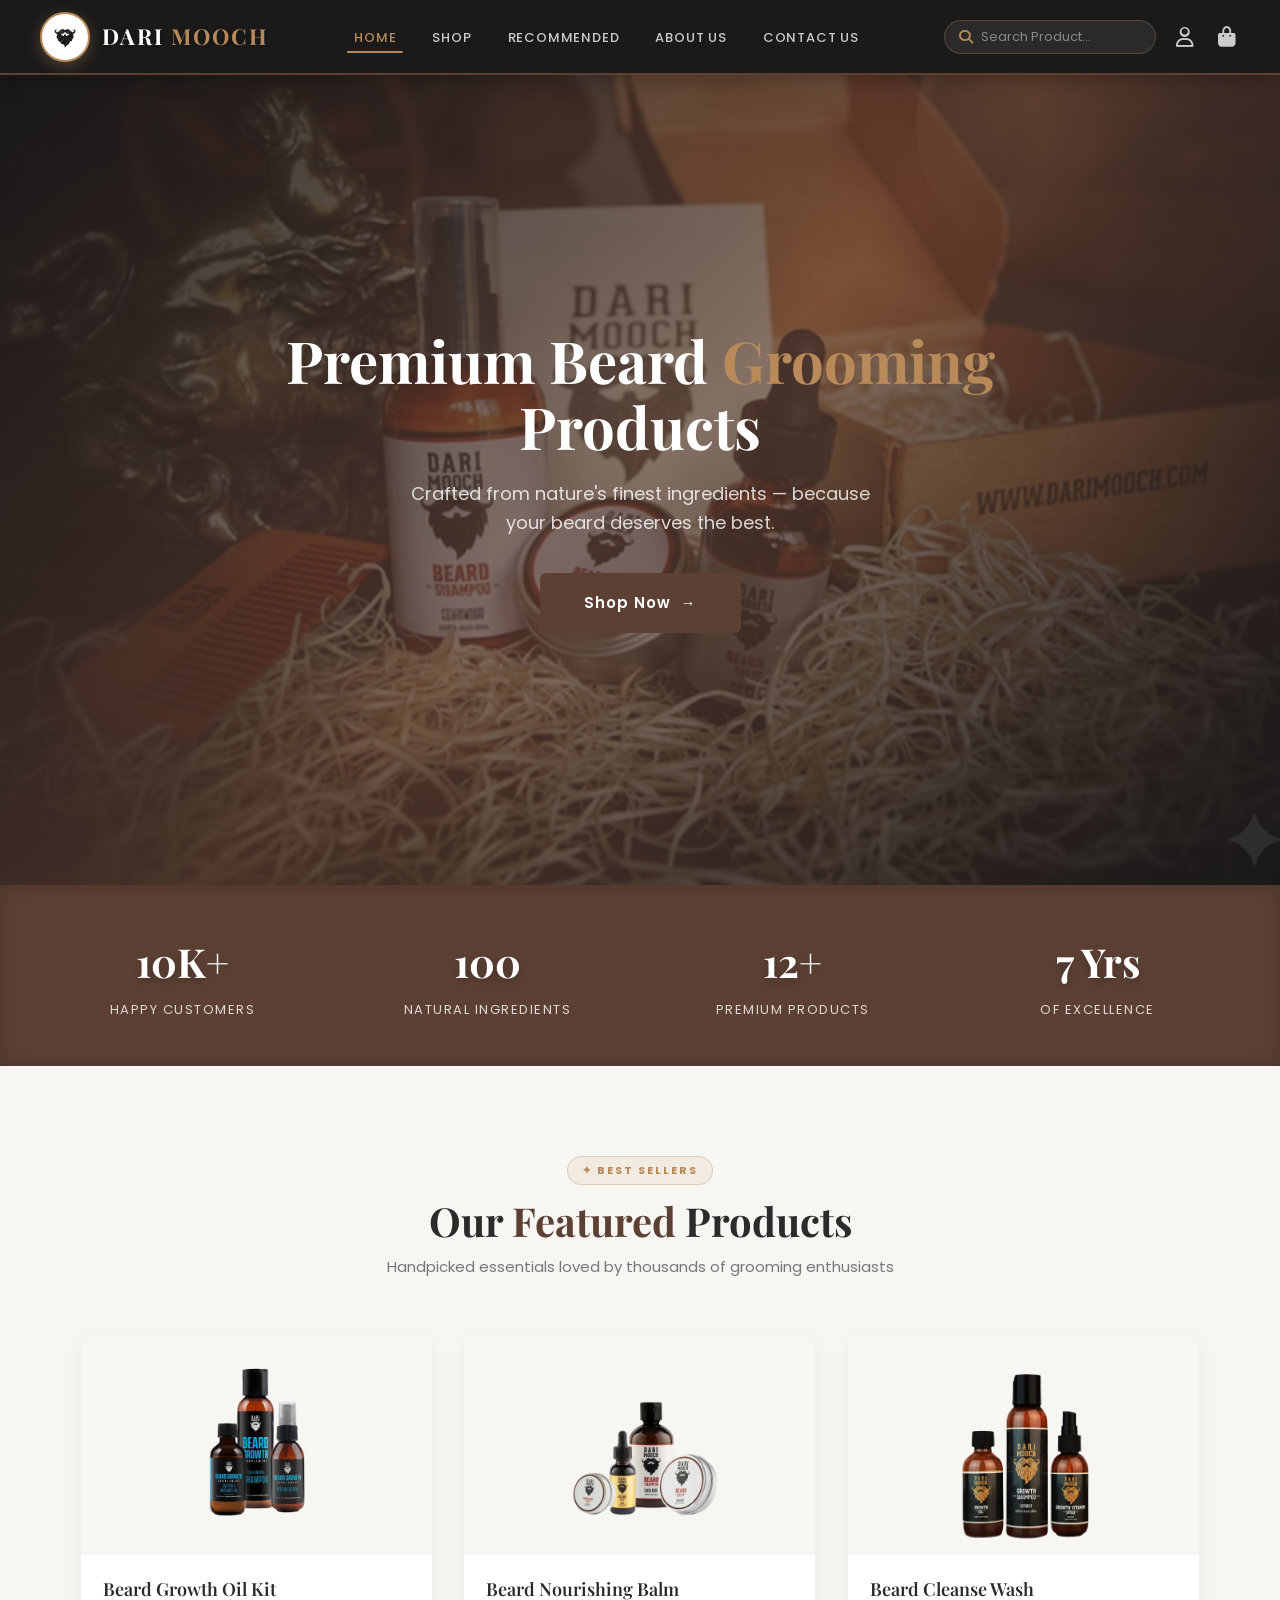
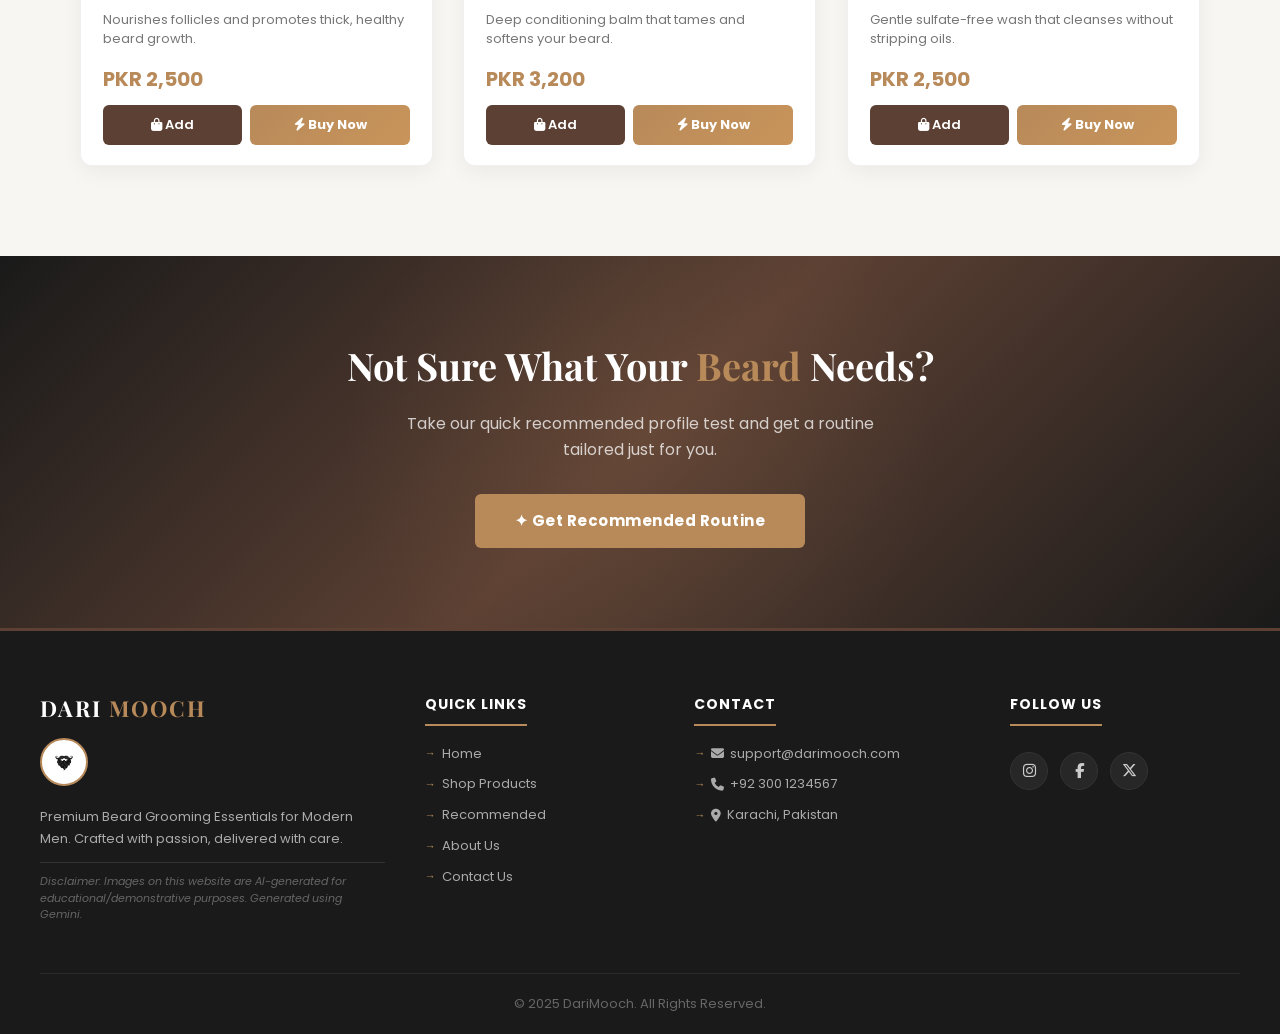
==== index.html @ a715c8ba "Rename entrypoint to index.html and update references for GitHub Pages deployment" ====
<!DOCTYPE html>
<html lang="en">
<head>
  <meta charset="UTF-8"/>
  <meta name="viewport" content="width=device-width, initial-scale=1.0"/>
  <title>Dari Mooch — Home of Premium Beard Grooming</title>
  <meta name="description" content="Dari Mooch - Premium Beard Grooming Essentials for Modern Men. Shop oils, balms, washes, and styling products."/>
  <link rel="stylesheet" href="css/shared.css"/>
  <link rel="stylesheet" href="css/pg1.css"/>
  <link rel="stylesheet" href="https://cdnjs.cloudflare.com/ajax/libs/font-awesome/6.5.0/css/all.min.css"/>
</head>
<body>

<!-- NAVBAR -->
<nav class="navbar">
  <a href="index.html" class="logo">
    <img src="images/image4.png" alt="Dari Mooch Logo"/>
    <h1>DARI <span>MOOCH</span></h1>
  </a>
  <ul class="nav-links">
    <li><a href="index.html" class="active" id="nav-home">HOME</a></li>
    <li><a href="pg3.html" id="nav-shop">SHOP</a></li>
    <li><a href="unique_feature.html" id="nav-quiz">RECOMMENDED</a></li>
    <li><a href="page8.html" id="nav-about">ABOUT US</a></li>
    <li><a href="page9.html" id="nav-contact">CONTACT US</a></li>
  </ul>
  <div class="right-section">
    <div class="search-box">
      <i class="fa fa-search"></i>
      <input type="text" placeholder="Search Product..."/>
    </div>
    <i class="fa-regular fa-user icon-btn"></i>
    <a href="pg5.html" class="icon-btn">
      <i class="fa-solid fa-bag-shopping"></i>
      <span class="cart-badge" id="cartBadge">0</span>
    </a>
  </div>
</nav>

<!-- HERO -->
<section class="hero">
  <div class="hero-3d-elements">
    <div class="orb orb-1"></div>
    <div class="orb orb-2"></div>
    <div class="orb orb-3"></div>
  </div>
  <div class="hero-content">

    <h2>Premium Beard <span>Grooming</span> Products</h2>
    <p>Crafted from nature's finest ingredients — because your beard deserves the best.</p>
    <a href="pg3.html" class="btn">Shop Now &nbsp;→</a>
  </div>
</section>

<!-- STATS STRIP -->
<div class="stats-strip">
  <div class="stat-item"><div class="stat-num">10K+</div><div class="stat-label">Happy Customers</div></div>
  <div class="stat-item"><div class="stat-num">100%</div><div class="stat-label">Natural Ingredients</div></div>
  <div class="stat-item"><div class="stat-num">12+</div><div class="stat-label">Premium Products</div></div>
  <div class="stat-item"><div class="stat-num">7 Yrs</div><div class="stat-label">Of Excellence</div></div>
</div>

<!-- FEATURED PRODUCTS -->
<section class="featured">
  <div class="section-header">
    <div class="section-badge">✦ Best Sellers</div>
    <h3>Our <span>Featured</span> Products</h3>
    <p class="section-subtitle">Handpicked essentials loved by thousands of grooming enthusiasts</p>
  </div>
  <div class="products">

    <div class="product">
      <div class="product-img-wrap">
        <img src="images/image1.png" alt="Beard Growth Oil"/>
        <div class="product-overlay">
          <button class="overlay-btn" onclick="window.location.href='pg4.html?id=oil-01'">View Details</button>
        </div>
      </div>
      <div class="product-info">
        <h4>Beard Growth Oil Kit</h4>
        <p class="product-desc">Nourishes follicles and promotes thick, healthy beard growth.</p>
        <div class="product-footer">
          <div class="product-footer-top">
            <span class="price">PKR 2,500</span>
          </div>
          <div class="product-footer-btns">
            <button class="add-cart-btn" onclick="addToCart('oil-01','Beard Growth Oil Kit',2500,'images/image1.png')">
              <i class="fa-solid fa-bag-shopping"></i> Add
            </button>
            <button class="buy-now-home-btn" onclick="buyNow('oil-01','Beard Growth Oil Kit',2500,'images/image1.png')">
              <i class="fa-solid fa-bolt"></i> Buy Now
            </button>
          </div>
        </div>
      </div>
    </div>

    <div class="product">
      <div class="product-img-wrap">
        <img src="images/image2.png" alt="Beard Nourishing Balm"/>
        <div class="product-overlay">
          <button class="overlay-btn" onclick="window.location.href='pg4.html?id=balm-01'">View Details</button>
        </div>
      </div>
      <div class="product-info">
        <h4>Beard Nourishing Balm</h4>
        <p class="product-desc">Deep conditioning balm that tames and softens your beard.</p>
        <div class="product-footer">
          <div class="product-footer-top">
            <span class="price">PKR 3,200</span>
          </div>
          <div class="product-footer-btns">
            <button class="add-cart-btn" onclick="addToCart('balm-01','Beard Nourishing Balm',3200,'images/image2.png')">
              <i class="fa-solid fa-bag-shopping"></i> Add
            </button>
            <button class="buy-now-home-btn" onclick="buyNow('balm-01','Beard Nourishing Balm',3200,'images/image2.png')">
              <i class="fa-solid fa-bolt"></i> Buy Now
            </button>
          </div>
        </div>
      </div>
    </div>

    <div class="product">
      <div class="product-img-wrap">
        <img src="images/image3.png" alt="Beard Cleanse Wash"/>
        <div class="product-overlay">
          <button class="overlay-btn" onclick="window.location.href='pg4.html?id=wash-01'">View Details</button>
        </div>
      </div>
      <div class="product-info">
        <h4>Beard Cleanse Wash</h4>
        <p class="product-desc">Gentle sulfate-free wash that cleanses without stripping oils.</p>
        <div class="product-footer">
          <div class="product-footer-top">
            <span class="price">PKR 2,500</span>
          </div>
          <div class="product-footer-btns">
            <button class="add-cart-btn" onclick="addToCart('wash-01','Beard Cleanse Wash',2500,'images/image3.png')">
              <i class="fa-solid fa-bag-shopping"></i> Add
            </button>
            <button class="buy-now-home-btn" onclick="buyNow('wash-01','Beard Cleanse Wash',2500,'images/image3.png')">
              <i class="fa-solid fa-bolt"></i> Buy Now
            </button>
          </div>
        </div>
      </div>
    </div>

  </div>
</section>

<!-- QUIZ BANNER -->
<section class="quiz-banner">
  <div class="quiz-banner-content">
    <h3>Not Sure What Your <span>Beard</span> Needs?</h3>
    <p>Take our quick recommended profile test and get a routine tailored just for you.</p>
    <a href="unique_feature.html" class="quiz-btn">✦ Get Recommended Routine</a>
  </div>
</section>

<!-- FOOTER -->
<footer class="dm-footer">
  <div class="dm-footer-container">
    <div class="dm-footer-col">
      <div class="dm-brand-title">DARI <span>MOOCH</span></div>
      <img src="images/image4.png" alt="Dari Mooch Logo" style="height: 48px; width: 48px; border-radius: 50%; margin-bottom: 12px; border: 2px solid var(--accent-color); background: #fff; padding: 3px;"/>
      <p class="dm-footer-text">Premium Beard Grooming Essentials for Modern Men. Crafted with passion, delivered with care.</p>
      <div class="dm-ai-disclaimer">Disclaimer: Images on this website are AI-generated for educational/demonstrative purposes. Generated using Gemini.</div>
    </div>
    <div class="dm-footer-col">
      <div class="dm-footer-heading">Quick Links</div>
      <ul class="dm-footer-list">
        <li><a href="index.html">Home</a></li>
        <li><a href="pg3.html">Shop Products</a></li>
        <li><a href="unique_feature.html">Recommended</a></li>
        <li><a href="page8.html">About Us</a></li>
        <li><a href="page9.html">Contact Us</a></li>
      </ul>
    </div>
    <div class="dm-footer-col">
      <div class="dm-footer-heading">Contact</div>
      <ul class="dm-footer-list">
        <li><a href="mailto:support@darimooch.com"><i class="fa-solid fa-envelope"></i> support@darimooch.com</a></li>
        <li><a href="tel:+923001234567"><i class="fa-solid fa-phone"></i> +92 300 1234567</a></li>
        <li><a href="#"><i class="fa-solid fa-location-dot"></i> Karachi, Pakistan</a></li>
      </ul>
    </div>
    <div class="dm-footer-col">
      <div class="dm-footer-heading">Follow Us</div>
      <div class="dm-social-icons">
        <a href="#" target="_blank"><i class="fa-brands fa-instagram"></i></a>
        <a href="#" target="_blank"><i class="fa-brands fa-facebook-f"></i></a>
        <a href="#" target="_blank"><i class="fa-brands fa-x-twitter"></i></a>
      </div>
    </div>
  </div>
  <div class="dm-footer-bottom">© 2025 DariMooch. All Rights Reserved.</div>
</footer>

<script src="js/shared.js"></script>
</body>
</html>
---- css/shared.css ----
@import url('https://fonts.googleapis.com/css2?family=Poppins:wght@300;400;500;600;700;900&family=Playfair+Display:ital,wght@0,400;0,600;0,700;1,400&display=swap');

:root {
  --primary-color: #1A1A1A;
  --secondary-color: #5C4033;
  --accent-color: #B88A5A;
  --accent-hover: #d4a46e;
  --bg-light: #F8F6F2;
  --bg-white: #FFFFFF;
  --text-dark: #2B2B2B;
  --text-light: #F8F6F2;
  --text-muted: #777777;
  --font-primary: 'Poppins', sans-serif;
  --font-heading: 'Playfair Display', serif;
  --transition: all 0.35s cubic-bezier(0.25, 0.8, 0.25, 1);
  --shadow: 0 8px 30px rgba(0, 0, 0, 0.12);
  --shadow-card: 0 6px 20px rgba(0, 0, 0, 0.05);
  --border-radius: 8px;
}

*, *::before, *::after { box-sizing: border-box; margin: 0; padding: 0; }

body {
  font-family: var(--font-primary);
  background-color: var(--bg-light);
  color: var(--text-dark);
  line-height: 1.6;
}

/* ─── NAVBAR ─── */
.navbar {
  background-color: var(--primary-color);
  padding: 0 40px;
  height: 75px;
  display: flex;
  align-items: center;
  justify-content: space-between;
  position: sticky;
  top: 0;
  z-index: 1000;
  box-shadow: 0 2px 20px rgba(0,0,0,0.3);
  border-bottom: 2px solid var(--secondary-color);
}

.logo {
  display: flex;
  align-items: center;
  gap: 12px;
  text-decoration: none;
}

/* Classy Circular Logo Image Style - Perfectly fitted & zoomed */
.logo img {
  height: 50px;
  width: 50px;
  object-fit: cover; /* Zooms in logo to fit perfectly edge-to-edge */
  border-radius: 50%;
  border: 2px solid var(--accent-color);
  background: #fff;
  padding: 0; /* Removed padding to maximize fill */
  box-shadow: 0 4px 15px rgba(184,138,90,0.35);
  transition: var(--transition);
}

.logo:hover img {
  transform: scale(1.08) rotate(10deg);
  border-color: var(--accent-hover);
  box-shadow: 0 4px 22px rgba(184,138,90,0.65);
}

.logo h1 {
  font-family: var(--font-heading);
  font-size: 22px;
  font-weight: 700;
  color: #fff;
  letter-spacing: 2px;
  text-shadow: 0 2px 4px rgba(0,0,0,0.3);
  transition: var(--transition);
}

.logo h1 span {
  color: var(--accent-color);
  transition: var(--transition);
}

.logo:hover h1 span {
  color: var(--accent-hover);
  text-shadow: 0 0 10px rgba(184,138,90,0.4);
}

.nav-links {
  display: flex;
  gap: 8px;
  list-style: none;
  align-items: center;
}

.nav-links a {
  text-decoration: none;
  color: #ccc;
  font-size: 13px;
  font-weight: 500;
  letter-spacing: 0.8px;
  text-transform: uppercase;
  padding: 6px 14px;
  border-radius: 4px;
  transition: var(--transition);
  position: relative;
}

.nav-links a::after {
  content: '';
  position: absolute;
  bottom: 0;
  left: 50%;
  transform: translateX(-50%);
  width: 0;
  height: 2px;
  background: var(--accent-color);
  transition: width 0.3s ease;
  border-radius: 2px;
}

.nav-links a:hover::after,
.nav-links a.active::after {
  width: 80%;
}

.nav-links a:hover,
.nav-links a.active {
  color: var(--accent-color);
}

.right-section {
  display: flex;
  align-items: center;
  gap: 16px;
}

.search-box {
  display: flex;
  align-items: center;
  background: rgba(255,255,255,0.07);
  border: 1px solid rgba(184,138,90,0.3);
  border-radius: 25px;
  padding: 6px 14px;
  gap: 8px;
  transition: var(--transition);
  position: relative;
}

.search-box:focus-within {
  background: rgba(255,255,255,0.12);
  border-color: var(--accent-color);
  box-shadow: 0 0 0 3px rgba(184,138,90,0.2);
}

.search-box input {
  background: transparent;
  border: none;
  outline: none;
  color: #fff;
  font-size: 13px;
  width: 160px;
  font-family: var(--font-primary);
}

.search-box input::placeholder { color: #888; }

.search-box .fa-search { color: var(--accent-color); font-size: 14px; cursor: pointer; }

/* Search suggestion list drop-down */
.search-suggestions {
  position: absolute;
  top: 115%;
  left: 0;
  right: 0;
  background: #fff;
  border: 1px solid #e0ebe4;
  border-radius: 10px;
  box-shadow: 0 10px 30px rgba(0,0,0,0.18);
  max-height: 280px;
  overflow-y: auto;
  z-index: 1001;
  display: none;
}

.suggestion-item {
  display: flex;
  align-items: center;
  gap: 12px;
  padding: 10px 14px;
  cursor: pointer;
  transition: var(--transition);
  border-bottom: 1px solid #f5f5f5;
}

.suggestion-item:last-child { border-bottom: none; }

.suggestion-item:hover {
  background: #fcf9f5;
}

.suggestion-img {
  width: 38px;
  height: 38px;
  object-fit: contain;
  background: var(--bg-light);
  border-radius: 6px;
  border: 1px solid #eee;
}

.suggestion-info {
  display: flex;
  flex-direction: column;
  gap: 2px;
}

.suggestion-name {
  font-size: 13px;
  font-weight: 600;
  color: var(--text-dark);
}

.suggestion-price {
  font-size: 11px;
  color: var(--accent-color);
  font-weight: 700;
}

.icon-btn {
  background: none;
  border: none;
  cursor: pointer;
  color: #ccc;
  font-size: 20px;
  position: relative;
  padding: 4px;
  transition: var(--transition);
  text-decoration: none;
  display: flex;
  align-items: center;
}

.icon-btn:hover { color: var(--accent-color); transform: scale(1.1); }

.cart-badge {
  position: absolute;
  top: -6px;
  right: -8px;
  background: var(--accent-color);
  color: #fff;
  font-size: 10px;
  font-weight: 700;
  min-width: 18px;
  height: 18px;
  border-radius: 50%;
  display: none;
  align-items: center;
  justify-content: center;
  line-height: 1;
}

/* User dropdown */
.user-menu {
  position: relative;
  font-size: 13px;
  color: var(--accent-color);
  font-weight: 600;
  cursor: pointer;
  padding: 4px 10px;
  border-radius: 20px;
  border: 1px solid rgba(184,138,90,0.4);
}

.user-dropdown {
  display: none;
  position: absolute;
  top: 110%;
  right: 0;
  background: var(--primary-color);
  border: 1px solid var(--secondary-color);
  border-radius: var(--border-radius);
  min-width: 160px;
  z-index: 999;
  box-shadow: var(--shadow);
  overflow: hidden;
}

.user-menu:hover .user-dropdown { display: block; }

.user-dropdown button {
  width: 100%;
  padding: 12px 16px;
  background: none;
  border: none;
  color: #ccc;
  text-align: left;
  cursor: pointer;
  font-size: 13px;
  font-family: var(--font-primary);
  transition: var(--transition);
}

.user-dropdown button:hover { background: var(--secondary-color); color: #fff; }

/* ─── FOOTER ─── */
.dm-footer {
  background: var(--primary-color);
  color: #ccc;
  padding: 60px 40px 0;
  border-top: 3px solid var(--secondary-color);
}

.dm-footer-container {
  max-width: 1200px;
  margin: 0 auto;
  display: grid;
  grid-template-columns: 1.5fr 1fr 1.2fr 1fr;
  gap: 40px;
}

.dm-brand-title {
  font-family: var(--font-heading);
  font-size: 22px;
  font-weight: 700;
  color: #fff;
  letter-spacing: 2px;
  margin-bottom: 12px;
}

.dm-brand-title span { color: var(--accent-color); }

.dm-footer-text {
  font-size: 13px;
  color: #aaa;
  line-height: 1.7;
  margin-bottom: 12px;
}

.dm-ai-disclaimer {
  font-size: 11px;
  color: #666;
  font-style: italic;
  line-height: 1.5;
  border-top: 1px solid #333;
  padding-top: 10px;
  margin-top: 10px;
}

.dm-footer-heading {
  font-size: 14px;
  font-weight: 700;
  color: #fff;
  text-transform: uppercase;
  letter-spacing: 1px;
  margin-bottom: 18px;
  padding-bottom: 8px;
  border-bottom: 2px solid var(--accent-color);
  display: inline-block;
}

.dm-footer-list {
  list-style: none;
  display: flex;
  flex-direction: column;
  gap: 10px;
}

.dm-footer-list a {
  color: #aaa;
  text-decoration: none;
  font-size: 13px;
  transition: var(--transition);
  display: flex;
  align-items: center;
  gap: 6px;
}

.dm-footer-list a::before {
  content: '→';
  color: var(--accent-color);
  font-size: 11px;
}

.dm-footer-list a:hover { color: var(--accent-color); padding-left: 4px; }

.dm-social-icons {
  display: flex;
  gap: 12px;
  margin-top: 8px;
}

.dm-social-icons a {
  width: 38px;
  height: 38px;
  background: rgba(255,255,255,0.06);
  border: 1px solid #333;
  border-radius: 50%;
  display: flex;
  align-items: center;
  justify-content: center;
  color: #ccc;
  font-size: 15px;
  text-decoration: none;
  transition: var(--transition);
}

.dm-social-icons a:hover {
  background: var(--accent-color);
  border-color: var(--accent-color);
  color: #fff;
  transform: translateY(-3px);
  box-shadow: 0 6px 16px rgba(184,138,90,0.4);
}

.dm-footer-bottom {
  text-align: center;
  padding: 20px 0;
  margin-top: 50px;
  border-top: 1px solid #2a2a2a;
  color: #666;
  font-size: 13px;
}

/* ─── UTILITY ─── */
.btn {
  display: inline-block;
  background: var(--secondary-color);
  color: #fff;
  padding: 13px 30px;
  border-radius: 6px;
  border: none;
  cursor: pointer;
  font-size: 14px;
  font-weight: 600;
  font-family: var(--font-primary);
  letter-spacing: 0.5px;
  text-decoration: none;
  transition: var(--transition);
}

.btn:hover {
  background: var(--accent-color);
  transform: translateY(-2px);
  box-shadow: 0 8px 24px rgba(184,138,90,0.4);
}

/* ─── RESPONSIVE ─── */
@media (max-width: 900px) {
  .navbar { padding: 0 20px; }
  .nav-links { gap: 4px; }
  .nav-links a { font-size: 12px; padding: 5px 10px; }
  .search-box input { width: 100px; }
  .dm-footer-container { grid-template-columns: 1fr 1fr; }
}

@media (max-width: 650px) {
  .navbar { flex-direction: column; height: auto; padding: 14px 20px; gap: 10px; }
  .nav-links { flex-wrap: wrap; justify-content: center; }
  .dm-footer-container { grid-template-columns: 1fr; text-align: center; }
  .dm-social-icons { justify-content: center; }
  .dm-footer-list a::before { display: none; }
}
---- css/pg1.css ----
/* ─── HOME PAGE CSS ─── */
@keyframes fadeInUp {
  from { opacity: 0; transform: translateY(30px); }
  to { opacity: 1; transform: translateY(0); }
}

@keyframes float {
  0%, 100% { transform: translateY(0px); }
  50% { transform: translateY(-10px); }
}

@keyframes scaleIn {
  from { opacity: 0; transform: scale(0.9); }
  to { opacity: 1; transform: scale(1); }
}

/* HERO */
.hero {
  position: relative;
  min-height: 90vh;
  background: url('../images/Gemini_Generated_Image_j3r196j3r196j3r1\ -\ Copy.png') center/cover no-repeat fixed;
  display: flex;
  align-items: center;
  justify-content: center;
  text-align: center;
  overflow: hidden;
}

.hero::before {
  content: '';
  position: absolute;
  inset: 0;
  background: linear-gradient(135deg, rgba(26,26,26,0.88) 0%, rgba(92,64,51,0.7) 50%, rgba(26,26,26,0.85) 100%);
}

.hero-content {
  position: relative;
  z-index: 1;
  max-width: 750px;
  padding: 0 20px;
}

.hero-badge {
  display: inline-block;
  background: rgba(184,138,90,0.2);
  border: 1px solid rgba(184,138,90,0.5);
  color: var(--accent-color);
  font-size: 12px;
  font-weight: 600;
  letter-spacing: 2px;
  text-transform: uppercase;
  padding: 6px 18px;
  border-radius: 20px;
  margin-bottom: 20px;
  animation: fadeInUp 0.8s ease forwards;
}

.hero h2 {
  font-family: var(--font-heading);
  font-size: 58px;
  font-weight: 700;
  color: #fff;
  line-height: 1.15;
  margin-bottom: 20px;
  animation: fadeInUp 1s ease 0.2s both;
}

.hero h2 span { color: var(--accent-color); }

.hero p {
  font-size: 18px;
  color: rgba(255,255,255,0.8);
  margin-bottom: 36px;
  animation: fadeInUp 1s ease 0.4s both;
  max-width: 500px;
  margin-left: auto;
  margin-right: auto;
}

.hero .btn {
  animation: fadeInUp 1s ease 0.6s both;
  padding: 16px 42px;
  font-size: 15px;
  letter-spacing: 1px;
  background: var(--secondary-color);
  border: 2px solid transparent;
}

.hero .btn:hover {
  background: transparent;
  border-color: var(--accent-color);
  color: var(--accent-color);
  box-shadow: 0 0 30px rgba(184,138,90,0.3);
}

/* 3D Floating Elements */
.hero-3d-elements {
  position: absolute;
  inset: 0;
  pointer-events: none;
  overflow: hidden;
}

.orb {
  position: absolute;
  border-radius: 50%;
  animation: float 6s ease-in-out infinite;
}

.orb-1 {
  width: 300px; height: 300px;
  background: radial-gradient(circle at 30% 30%, rgba(184,138,90,0.15), transparent 70%);
  top: -100px; right: 5%;
  animation-delay: 0s;
}

.orb-2 {
  width: 200px; height: 200px;
  background: radial-gradient(circle at 30% 30%, rgba(92,64,51,0.2), transparent 70%);
  bottom: 10%; left: 5%;
  animation-delay: 2s;
}

.orb-3 {
  width: 150px; height: 150px;
  background: radial-gradient(circle at 30% 30%, rgba(184,138,90,0.1), transparent 70%);
  top: 30%; left: 15%;
  animation-delay: 4s;
}

/* FEATURED PRODUCTS */
.featured {
  padding: 90px 40px;
  max-width: 1200px;
  margin: 0 auto;
}

.section-header {
  text-align: center;
  margin-bottom: 55px;
}

.section-badge {
  display: inline-block;
  background: rgba(184,138,90,0.1);
  border: 1px solid rgba(184,138,90,0.3);
  color: var(--accent-color);
  font-size: 11px;
  font-weight: 700;
  letter-spacing: 2px;
  text-transform: uppercase;
  padding: 5px 14px;
  border-radius: 20px;
  margin-bottom: 12px;
}

.section-header h3 {
  font-family: var(--font-heading);
  font-size: 40px;
  font-weight: 700;
  color: var(--text-dark);
  line-height: 1.2;
}

.section-header h3 span { color: var(--secondary-color); }

.section-subtitle {
  color: var(--text-muted);
  font-size: 15px;
  margin-top: 10px;
}

.products {
  display: grid;
  grid-template-columns: repeat(auto-fit, minmax(300px, 1fr));
  gap: 30px;
}

.product {
  background: #fff;
  border-radius: 12px;
  overflow: hidden;
  box-shadow: var(--shadow-card);
  border: 1px solid rgba(0,0,0,0.06);
  transition: var(--transition);
  animation: scaleIn 0.6s ease forwards;
}

.product:hover {
  transform: translateY(-8px) rotate(0.5deg);
  box-shadow: 0 20px 50px rgba(0,0,0,0.14);
}

.product-img-wrap {
  position: relative;
  background: var(--bg-light);
  overflow: hidden;
  height: 220px; /* Reduced and bounded height */
  display: flex;
  align-items: center;
  justify-content: center;
  padding: 10px;
}

.product-img-wrap img {
  max-width: 100%;
  max-height: 100%;
  object-fit: contain; /* Classy size and clean containment */
  transition: transform 0.5s ease;
}

.product:hover .product-img-wrap img {
  transform: scale(1.05);
}

.product-overlay {
  position: absolute;
  inset: 0;
  background: rgba(26,26,26,0.45);
  display: flex;
  align-items: center;
  justify-content: center;
  opacity: 0;
  transition: var(--transition);
}

.product:hover .product-overlay { opacity: 1; }

.overlay-btn {
  background: #fff;
  color: var(--secondary-color);
  border: none;
  padding: 10px 22px;
  border-radius: 6px;
  font-weight: 600;
  font-size: 13px;
  cursor: pointer;
  font-family: var(--font-primary);
  transition: var(--transition);
}

.overlay-btn:hover { background: var(--accent-color); color: #fff; }

.product-info {
  padding: 20px 22px;
}

.product-info h4 {
  font-family: var(--font-heading);
  font-size: 18px;
  font-weight: 600;
  color: var(--text-dark);
  margin-bottom: 6px;
}

.product-info .product-desc {
  font-size: 13px;
  color: var(--text-muted);
  margin-bottom: 14px;
  line-height: 1.5;
}

.product-footer {
  display: flex;
  flex-direction: column;
  gap: 10px;
}

.product-footer-top {
  display: flex;
  align-items: center;
  justify-content: space-between;
}

.product-footer-btns {
  display: flex;
  gap: 8px;
}

.price {
  font-size: 20px;
  font-weight: 700;
  color: var(--accent-color);
}

.add-cart-btn {
  flex: 1;
  background: var(--secondary-color);
  color: #fff;
  border: none;
  padding: 10px 16px;
  border-radius: 6px;
  font-size: 13px;
  font-weight: 600;
  cursor: pointer;
  font-family: var(--font-primary);
  transition: var(--transition);
}

.add-cart-btn:hover {
  background: var(--accent-color);
  transform: translateY(-2px);
  box-shadow: 0 6px 18px rgba(184,138,90,0.4);
}

.buy-now-home-btn {
  flex: 1.2;
  background: linear-gradient(135deg, var(--accent-color), #c8945a);
  color: #fff;
  border: none;
  padding: 10px 16px;
  border-radius: 6px;
  font-size: 13px;
  font-weight: 700;
  cursor: pointer;
  font-family: var(--font-primary);
  transition: var(--transition);
}

.buy-now-home-btn:hover {
  transform: translateY(-2px);
  box-shadow: 0 6px 18px rgba(184,138,90,0.5);
  filter: brightness(1.1);
}

/* QUIZ BANNER */
.quiz-banner {
  background: linear-gradient(135deg, #1a1a1a 0%, #5C4033 50%, #1a1a1a 100%);
  padding: 80px 40px;
  text-align: center;
  position: relative;
  overflow: hidden;
}

.quiz-banner::before {
  content: '';
  position: absolute;
  top: 50%;
  left: 50%;
  transform: translate(-50%, -50%);
  width: 600px; height: 600px;
  background: radial-gradient(circle, rgba(184,138,90,0.1) 0%, transparent 70%);
  pointer-events: none;
}

.quiz-banner-content { position: relative; z-index: 1; }

.quiz-banner h3 {
  font-family: var(--font-heading);
  font-size: 38px;
  font-weight: 700;
  color: #fff;
  margin-bottom: 14px;
}

.quiz-banner h3 span { color: var(--accent-color); }

.quiz-banner p {
  font-size: 16px;
  color: rgba(255,255,255,0.75);
  margin-bottom: 32px;
  max-width: 500px;
  margin-left: auto;
  margin-right: auto;
}

.quiz-btn {
  display: inline-block;
  background: var(--accent-color);
  color: #fff;
  padding: 15px 40px;
  border-radius: 6px;
  text-decoration: none;
  font-weight: 700;
  font-size: 15px;
  font-family: var(--font-primary);
  transition: var(--transition);
  letter-spacing: 0.5px;
}

.quiz-btn:hover {
  background: #fff;
  color: var(--secondary-color);
  transform: translateY(-3px);
  box-shadow: 0 10px 30px rgba(0,0,0,0.3);
}

/* STATS STRIP */
.stats-strip {
  background: var(--secondary-color);
  padding: 45px 40px;
  display: grid;
  grid-template-columns: repeat(4, 1fr);
  gap: 20px;
  text-align: center;
  box-shadow: inset 0 0 20px rgba(0,0,0,0.2);
}

.stat-item {
  transition: var(--transition);
}

.stat-item:hover {
  transform: translateY(-5px);
}

.stat-item .stat-num {
  font-family: var(--font-heading);
  font-size: 40px;
  font-weight: 700;
  color: #fff;
  text-shadow: 0 4px 10px rgba(0,0,0,0.25);
  cursor: default;
}

.stat-item .stat-label {
  font-size: 13px;
  color: rgba(255,255,255,0.8);
  text-transform: uppercase;
  letter-spacing: 1.5px;
  margin-top: 6px;
}

@media (max-width: 768px) {
  .hero h2 { font-size: 36px; }
  .hero p { font-size: 15px; }
  .stats-strip { grid-template-columns: repeat(2, 1fr); }
}
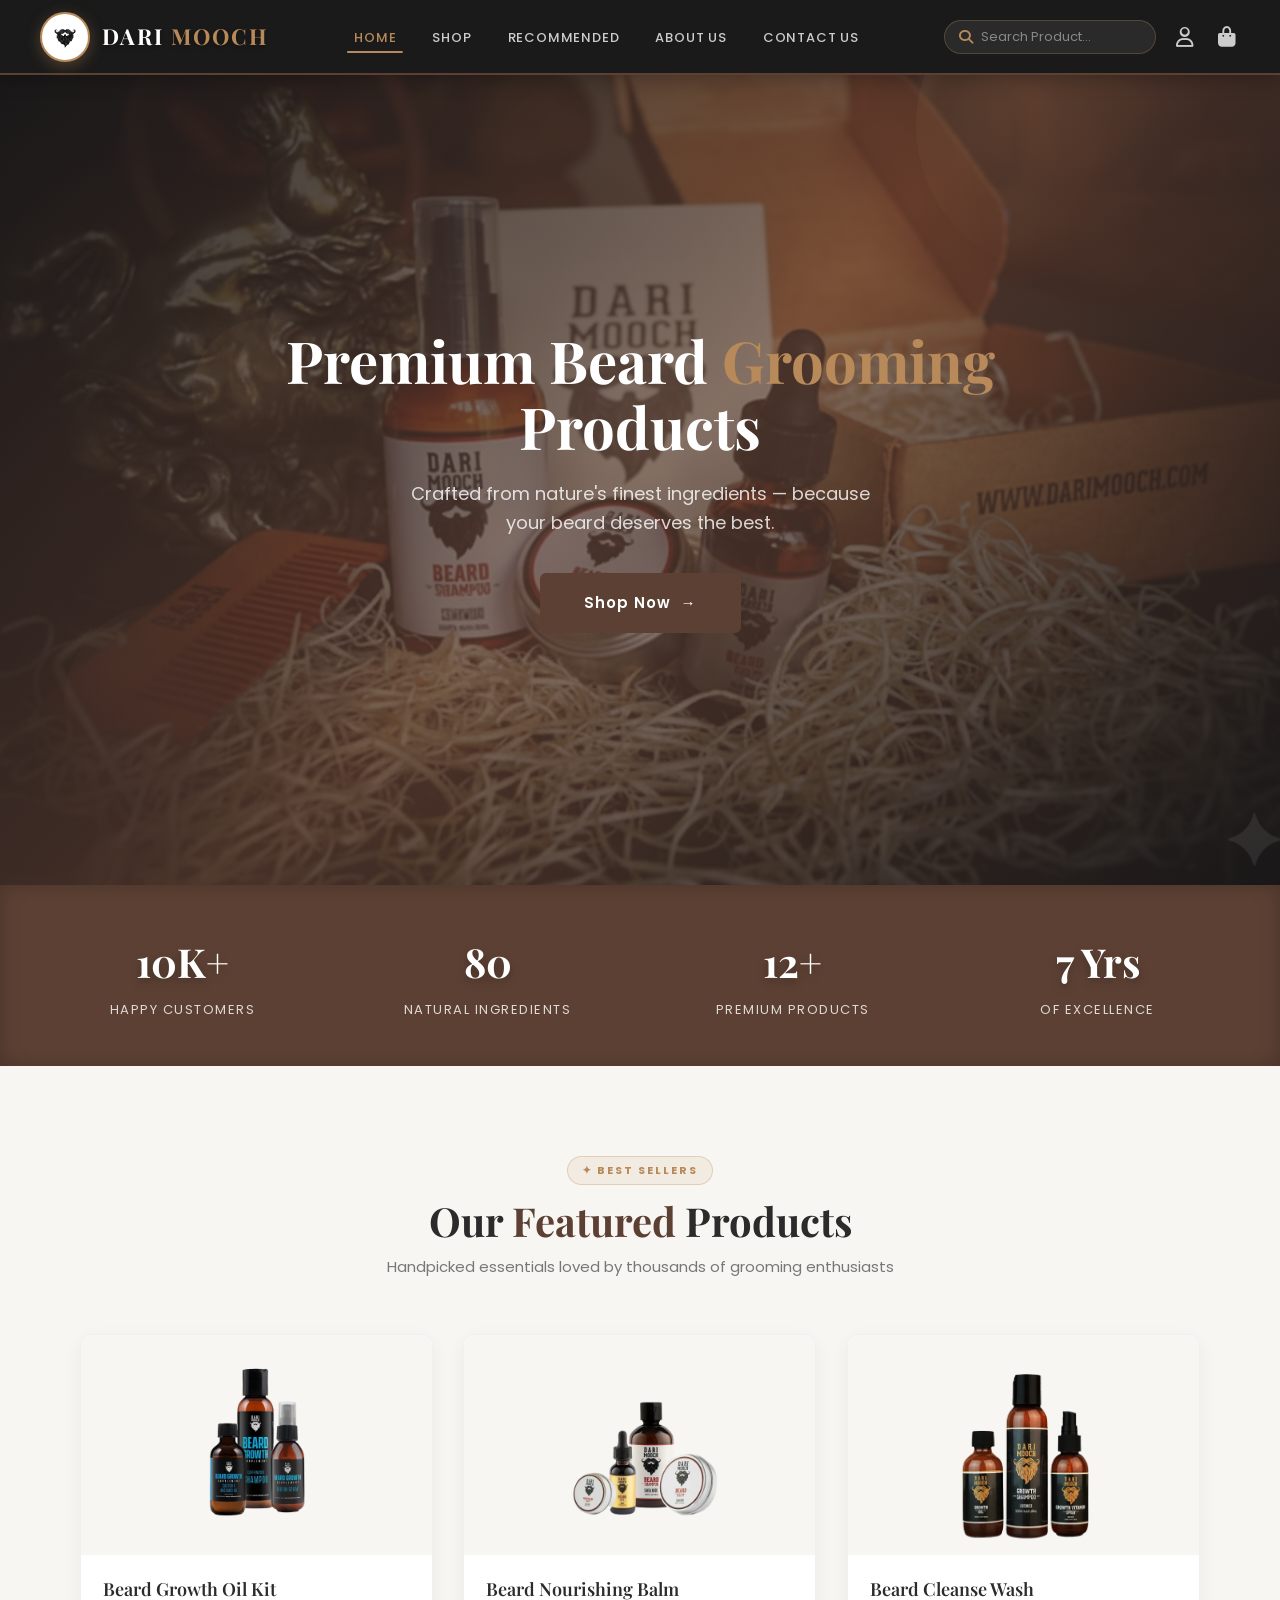
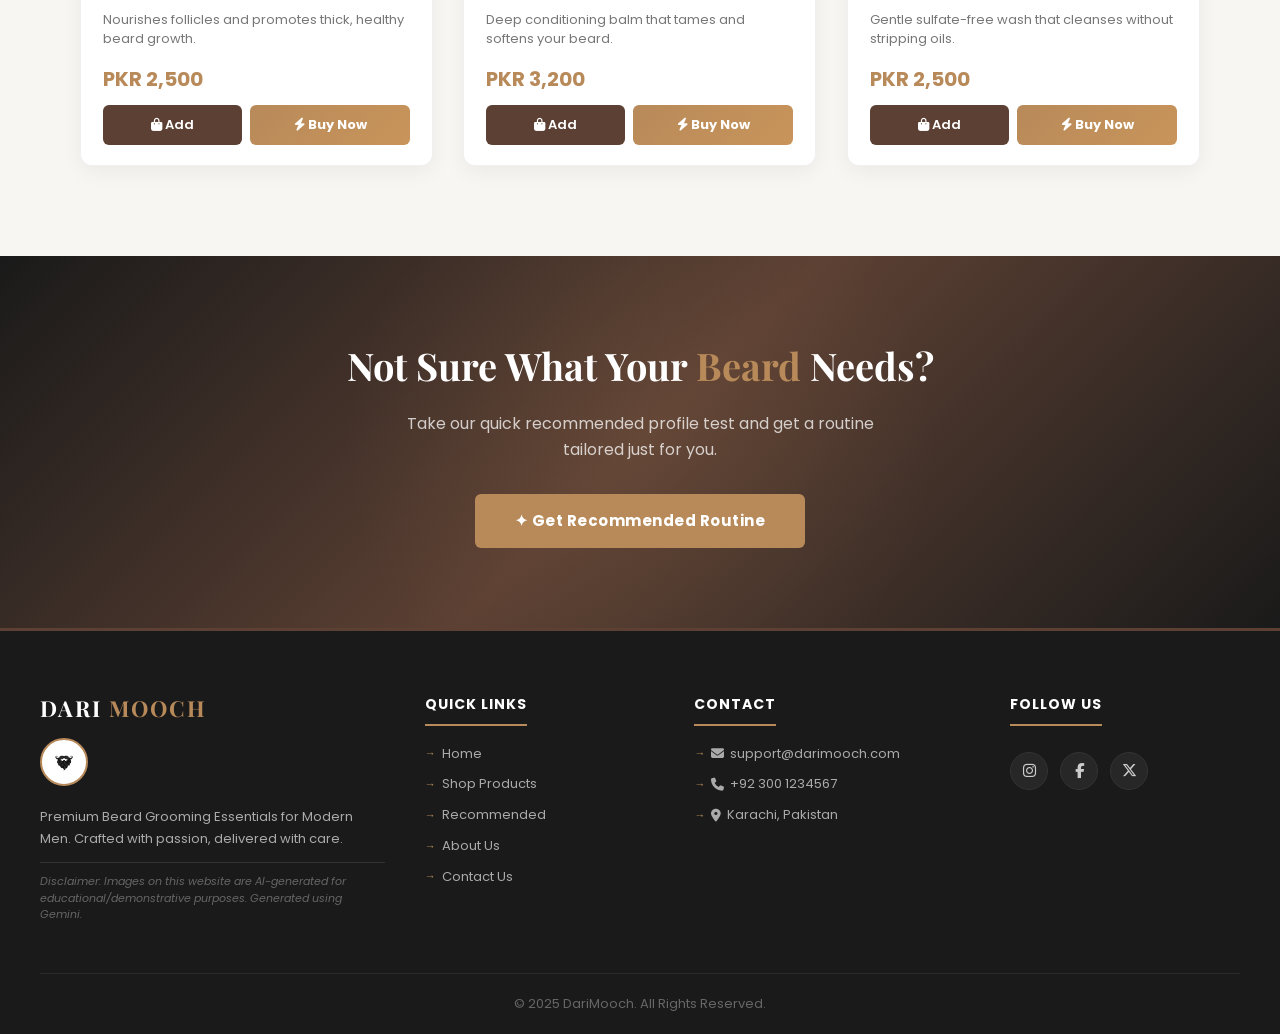
==== commit b800c320: "Trigger GitHub Pages redeployment" ====
--- a/index.html
+++ b/index.html
@@ -1,203 +1,229 @@
 <!DOCTYPE html>
 <html lang="en">
+
 <head>
-  <meta charset="UTF-8"/>
-  <meta name="viewport" content="width=device-width, initial-scale=1.0"/>
+  <meta charset="UTF-8" />
+  <meta name="viewport" content="width=device-width, initial-scale=1.0" />
   <title>Dari Mooch — Home of Premium Beard Grooming</title>
-  <meta name="description" content="Dari Mooch - Premium Beard Grooming Essentials for Modern Men. Shop oils, balms, washes, and styling products."/>
-  <link rel="stylesheet" href="css/shared.css"/>
-  <link rel="stylesheet" href="css/pg1.css"/>
-  <link rel="stylesheet" href="https://cdnjs.cloudflare.com/ajax/libs/font-awesome/6.5.0/css/all.min.css"/>
+  <meta name="description"
+    content="Dari Mooch - Premium Beard Grooming Essentials for Modern Men. Shop oils, balms, washes, and styling products." />
+  <link rel="stylesheet" href="css/shared.css" />
+  <link rel="stylesheet" href="css/pg1.css" />
+  <link rel="stylesheet" href="https://cdnjs.cloudflare.com/ajax/libs/font-awesome/6.5.0/css/all.min.css" />
 </head>
+
 <body>
 
-<!-- NAVBAR -->
-<nav class="navbar">
-  <a href="index.html" class="logo">
-    <img src="images/image4.png" alt="Dari Mooch Logo"/>
-    <h1>DARI <span>MOOCH</span></h1>
-  </a>
-  <ul class="nav-links">
-    <li><a href="index.html" class="active" id="nav-home">HOME</a></li>
-    <li><a href="pg3.html" id="nav-shop">SHOP</a></li>
-    <li><a href="unique_feature.html" id="nav-quiz">RECOMMENDED</a></li>
-    <li><a href="page8.html" id="nav-about">ABOUT US</a></li>
-    <li><a href="page9.html" id="nav-contact">CONTACT US</a></li>
-  </ul>
-  <div class="right-section">
-    <div class="search-box">
-      <i class="fa fa-search"></i>
-      <input type="text" placeholder="Search Product..."/>
-    </div>
-    <i class="fa-regular fa-user icon-btn"></i>
-    <a href="pg5.html" class="icon-btn">
-      <i class="fa-solid fa-bag-shopping"></i>
-      <span class="cart-badge" id="cartBadge">0</span>
+
+
+  <!-- NAVBAR -->
+  <nav class="navbar">
+    <a href="index.html" class="logo">
+      <img src="images/image4.png" alt="Dari Mooch Logo" />
+      <h1>DARI <span>MOOCH</span></h1>
     </a>
+    <ul class="nav-links">
+      <li><a href="index.html" class="active" id="nav-home">HOME</a></li>
+      <li><a href="pg3.html" id="nav-shop">SHOP</a></li>
+      <li><a href="unique_feature.html" id="nav-quiz">RECOMMENDED</a></li>
+      <li><a href="page8.html" id="nav-about">ABOUT US</a></li>
+      <li><a href="page9.html" id="nav-contact">CONTACT US</a></li>
+    </ul>
+    <div class="right-section">
+      <div class="search-box">
+        <i class="fa fa-search"></i>
+        <input type="text" placeholder="Search Product..." />
+      </div>
+      <i class="fa-regular fa-user icon-btn"></i>
+      <a href="pg5.html" class="icon-btn">
+        <i class="fa-solid fa-bag-shopping"></i>
+        <span class="cart-badge" id="cartBadge">0</span>
+      </a>
+    </div>
+  </nav>
+
+  <!-- HERO -->
+  <section class="hero">
+    <div class="hero-3d-elements">
+      <div class="orb orb-1"></div>
+      <div class="orb orb-2"></div>
+      <div class="orb orb-3"></div>
+    </div>
+    <div class="hero-content">
+
+      <h2>Premium Beard <span>Grooming</span> Products</h2>
+      <p>Crafted from nature's finest ingredients — because your beard deserves the best.</p>
+      <a href="pg3.html" class="btn">Shop Now &nbsp;→</a>
+    </div>
+  </section>
+
+  <!-- STATS STRIP -->
+  <div class="stats-strip">
+    <div class="stat-item">
+      <div class="stat-num">10K+</div>
+      <div class="stat-label">Happy Customers</div>
+    </div>
+    <div class="stat-item">
+      <div class="stat-num">100%</div>
+      <div class="stat-label">Natural Ingredients</div>
+    </div>
+    <div class="stat-item">
+      <div class="stat-num">12+</div>
+      <div class="stat-label">Premium Products</div>
+    </div>
+    <div class="stat-item">
+      <div class="stat-num">7 Yrs</div>
+      <div class="stat-label">Of Excellence</div>
+    </div>
   </div>
-</nav>
-
-<!-- HERO -->
-<section class="hero">
-  <div class="hero-3d-elements">
-    <div class="orb orb-1"></div>
-    <div class="orb orb-2"></div>
-    <div class="orb orb-3"></div>
-  </div>
-  <div class="hero-content">
-
-    <h2>Premium Beard <span>Grooming</span> Products</h2>
-    <p>Crafted from nature's finest ingredients — because your beard deserves the best.</p>
-    <a href="pg3.html" class="btn">Shop Now &nbsp;→</a>
-  </div>
-</section>
-
-<!-- STATS STRIP -->
-<div class="stats-strip">
-  <div class="stat-item"><div class="stat-num">10K+</div><div class="stat-label">Happy Customers</div></div>
-  <div class="stat-item"><div class="stat-num">100%</div><div class="stat-label">Natural Ingredients</div></div>
-  <div class="stat-item"><div class="stat-num">12+</div><div class="stat-label">Premium Products</div></div>
-  <div class="stat-item"><div class="stat-num">7 Yrs</div><div class="stat-label">Of Excellence</div></div>
-</div>
-
-<!-- FEATURED PRODUCTS -->
-<section class="featured">
-  <div class="section-header">
-    <div class="section-badge">✦ Best Sellers</div>
-    <h3>Our <span>Featured</span> Products</h3>
-    <p class="section-subtitle">Handpicked essentials loved by thousands of grooming enthusiasts</p>
-  </div>
-  <div class="products">
-
-    <div class="product">
-      <div class="product-img-wrap">
-        <img src="images/image1.png" alt="Beard Growth Oil"/>
-        <div class="product-overlay">
-          <button class="overlay-btn" onclick="window.location.href='pg4.html?id=oil-01'">View Details</button>
-        </div>
-      </div>
-      <div class="product-info">
-        <h4>Beard Growth Oil Kit</h4>
-        <p class="product-desc">Nourishes follicles and promotes thick, healthy beard growth.</p>
-        <div class="product-footer">
-          <div class="product-footer-top">
-            <span class="price">PKR 2,500</span>
-          </div>
-          <div class="product-footer-btns">
-            <button class="add-cart-btn" onclick="addToCart('oil-01','Beard Growth Oil Kit',2500,'images/image1.png')">
-              <i class="fa-solid fa-bag-shopping"></i> Add
-            </button>
-            <button class="buy-now-home-btn" onclick="buyNow('oil-01','Beard Growth Oil Kit',2500,'images/image1.png')">
-              <i class="fa-solid fa-bolt"></i> Buy Now
-            </button>
-          </div>
-        </div>
-      </div>
-    </div>
-
-    <div class="product">
-      <div class="product-img-wrap">
-        <img src="images/image2.png" alt="Beard Nourishing Balm"/>
-        <div class="product-overlay">
-          <button class="overlay-btn" onclick="window.location.href='pg4.html?id=balm-01'">View Details</button>
-        </div>
-      </div>
-      <div class="product-info">
-        <h4>Beard Nourishing Balm</h4>
-        <p class="product-desc">Deep conditioning balm that tames and softens your beard.</p>
-        <div class="product-footer">
-          <div class="product-footer-top">
-            <span class="price">PKR 3,200</span>
-          </div>
-          <div class="product-footer-btns">
-            <button class="add-cart-btn" onclick="addToCart('balm-01','Beard Nourishing Balm',3200,'images/image2.png')">
-              <i class="fa-solid fa-bag-shopping"></i> Add
-            </button>
-            <button class="buy-now-home-btn" onclick="buyNow('balm-01','Beard Nourishing Balm',3200,'images/image2.png')">
-              <i class="fa-solid fa-bolt"></i> Buy Now
-            </button>
-          </div>
-        </div>
-      </div>
-    </div>
-
-    <div class="product">
-      <div class="product-img-wrap">
-        <img src="images/image3.png" alt="Beard Cleanse Wash"/>
-        <div class="product-overlay">
-          <button class="overlay-btn" onclick="window.location.href='pg4.html?id=wash-01'">View Details</button>
-        </div>
-      </div>
-      <div class="product-info">
-        <h4>Beard Cleanse Wash</h4>
-        <p class="product-desc">Gentle sulfate-free wash that cleanses without stripping oils.</p>
-        <div class="product-footer">
-          <div class="product-footer-top">
-            <span class="price">PKR 2,500</span>
-          </div>
-          <div class="product-footer-btns">
-            <button class="add-cart-btn" onclick="addToCart('wash-01','Beard Cleanse Wash',2500,'images/image3.png')">
-              <i class="fa-solid fa-bag-shopping"></i> Add
-            </button>
-            <button class="buy-now-home-btn" onclick="buyNow('wash-01','Beard Cleanse Wash',2500,'images/image3.png')">
-              <i class="fa-solid fa-bolt"></i> Buy Now
-            </button>
-          </div>
-        </div>
-      </div>
-    </div>
-
-  </div>
-</section>
-
-<!-- QUIZ BANNER -->
-<section class="quiz-banner">
-  <div class="quiz-banner-content">
-    <h3>Not Sure What Your <span>Beard</span> Needs?</h3>
-    <p>Take our quick recommended profile test and get a routine tailored just for you.</p>
-    <a href="unique_feature.html" class="quiz-btn">✦ Get Recommended Routine</a>
-  </div>
-</section>
-
-<!-- FOOTER -->
-<footer class="dm-footer">
-  <div class="dm-footer-container">
-    <div class="dm-footer-col">
-      <div class="dm-brand-title">DARI <span>MOOCH</span></div>
-      <img src="images/image4.png" alt="Dari Mooch Logo" style="height: 48px; width: 48px; border-radius: 50%; margin-bottom: 12px; border: 2px solid var(--accent-color); background: #fff; padding: 3px;"/>
-      <p class="dm-footer-text">Premium Beard Grooming Essentials for Modern Men. Crafted with passion, delivered with care.</p>
-      <div class="dm-ai-disclaimer">Disclaimer: Images on this website are AI-generated for educational/demonstrative purposes. Generated using Gemini.</div>
-    </div>
-    <div class="dm-footer-col">
-      <div class="dm-footer-heading">Quick Links</div>
-      <ul class="dm-footer-list">
-        <li><a href="index.html">Home</a></li>
-        <li><a href="pg3.html">Shop Products</a></li>
-        <li><a href="unique_feature.html">Recommended</a></li>
-        <li><a href="page8.html">About Us</a></li>
-        <li><a href="page9.html">Contact Us</a></li>
-      </ul>
-    </div>
-    <div class="dm-footer-col">
-      <div class="dm-footer-heading">Contact</div>
-      <ul class="dm-footer-list">
-        <li><a href="mailto:support@darimooch.com"><i class="fa-solid fa-envelope"></i> support@darimooch.com</a></li>
-        <li><a href="tel:+923001234567"><i class="fa-solid fa-phone"></i> +92 300 1234567</a></li>
-        <li><a href="#"><i class="fa-solid fa-location-dot"></i> Karachi, Pakistan</a></li>
-      </ul>
-    </div>
-    <div class="dm-footer-col">
-      <div class="dm-footer-heading">Follow Us</div>
-      <div class="dm-social-icons">
-        <a href="#" target="_blank"><i class="fa-brands fa-instagram"></i></a>
-        <a href="#" target="_blank"><i class="fa-brands fa-facebook-f"></i></a>
-        <a href="#" target="_blank"><i class="fa-brands fa-x-twitter"></i></a>
-      </div>
-    </div>
-  </div>
-  <div class="dm-footer-bottom">© 2025 DariMooch. All Rights Reserved.</div>
-</footer>
-
-<script src="js/shared.js"></script>
+
+  <!-- FEATURED PRODUCTS -->
+  <section class="featured">
+    <div class="section-header">
+      <div class="section-badge">✦ Best Sellers</div>
+      <h3>Our <span>Featured</span> Products</h3>
+      <p class="section-subtitle">Handpicked essentials loved by thousands of grooming enthusiasts</p>
+    </div>
+    <div class="products">
+
+      <div class="product">
+        <div class="product-img-wrap">
+          <img src="images/image1.png" alt="Beard Growth Oil" />
+          <div class="product-overlay">
+            <button class="overlay-btn" onclick="window.location.href='pg4.html?id=oil-01'">View Details</button>
+          </div>
+        </div>
+        <div class="product-info">
+          <h4>Beard Growth Oil Kit</h4>
+          <p class="product-desc">Nourishes follicles and promotes thick, healthy beard growth.</p>
+          <div class="product-footer">
+            <div class="product-footer-top">
+              <span class="price">PKR 2,500</span>
+            </div>
+            <div class="product-footer-btns">
+              <button class="add-cart-btn"
+                onclick="addToCart('oil-01','Beard Growth Oil Kit',2500,'images/image1.png')">
+                <i class="fa-solid fa-bag-shopping"></i> Add
+              </button>
+              <button class="buy-now-home-btn"
+                onclick="buyNow('oil-01','Beard Growth Oil Kit',2500,'images/image1.png')">
+                <i class="fa-solid fa-bolt"></i> Buy Now
+              </button>
+            </div>
+          </div>
+        </div>
+      </div>
+
+      <div class="product">
+        <div class="product-img-wrap">
+          <img src="images/image2.png" alt="Beard Nourishing Balm" />
+          <div class="product-overlay">
+            <button class="overlay-btn" onclick="window.location.href='pg4.html?id=balm-01'">View Details</button>
+          </div>
+        </div>
+        <div class="product-info">
+          <h4>Beard Nourishing Balm</h4>
+          <p class="product-desc">Deep conditioning balm that tames and softens your beard.</p>
+          <div class="product-footer">
+            <div class="product-footer-top">
+              <span class="price">PKR 3,200</span>
+            </div>
+            <div class="product-footer-btns">
+              <button class="add-cart-btn"
+                onclick="addToCart('balm-01','Beard Nourishing Balm',3200,'images/image2.png')">
+                <i class="fa-solid fa-bag-shopping"></i> Add
+              </button>
+              <button class="buy-now-home-btn"
+                onclick="buyNow('balm-01','Beard Nourishing Balm',3200,'images/image2.png')">
+                <i class="fa-solid fa-bolt"></i> Buy Now
+              </button>
+            </div>
+          </div>
+        </div>
+      </div>
+
+      <div class="product">
+        <div class="product-img-wrap">
+          <img src="images/image3.png" alt="Beard Cleanse Wash" />
+          <div class="product-overlay">
+            <button class="overlay-btn" onclick="window.location.href='pg4.html?id=wash-01'">View Details</button>
+          </div>
+        </div>
+        <div class="product-info">
+          <h4>Beard Cleanse Wash</h4>
+          <p class="product-desc">Gentle sulfate-free wash that cleanses without stripping oils.</p>
+          <div class="product-footer">
+            <div class="product-footer-top">
+              <span class="price">PKR 2,500</span>
+            </div>
+            <div class="product-footer-btns">
+              <button class="add-cart-btn" onclick="addToCart('wash-01','Beard Cleanse Wash',2500,'images/image3.png')">
+                <i class="fa-solid fa-bag-shopping"></i> Add
+              </button>
+              <button class="buy-now-home-btn"
+                onclick="buyNow('wash-01','Beard Cleanse Wash',2500,'images/image3.png')">
+                <i class="fa-solid fa-bolt"></i> Buy Now
+              </button>
+            </div>
+          </div>
+        </div>
+      </div>
+
+    </div>
+  </section>
+
+  <!-- QUIZ BANNER -->
+  <section class="quiz-banner">
+    <div class="quiz-banner-content">
+      <h3>Not Sure What Your <span>Beard</span> Needs?</h3>
+      <p>Take our quick recommended profile test and get a routine tailored just for you.</p>
+      <a href="unique_feature.html" class="quiz-btn">✦ Get Recommended Routine</a>
+    </div>
+  </section>
+
+  <!-- FOOTER -->
+  <footer class="dm-footer">
+    <div class="dm-footer-container">
+      <div class="dm-footer-col">
+        <div class="dm-brand-title">DARI <span>MOOCH</span></div>
+        <img src="images/image4.png" alt="Dari Mooch Logo"
+          style="height: 48px; width: 48px; border-radius: 50%; margin-bottom: 12px; border: 2px solid var(--accent-color); background: #fff; padding: 3px;" />
+        <p class="dm-footer-text">Premium Beard Grooming Essentials for Modern Men. Crafted with passion, delivered with
+          care.</p>
+        <div class="dm-ai-disclaimer">Disclaimer: Images on this website are AI-generated for educational/demonstrative
+          purposes. Generated using Gemini.</div>
+      </div>
+      <div class="dm-footer-col">
+        <div class="dm-footer-heading">Quick Links</div>
+        <ul class="dm-footer-list">
+          <li><a href="index.html">Home</a></li>
+          <li><a href="pg3.html">Shop Products</a></li>
+          <li><a href="unique_feature.html">Recommended</a></li>
+          <li><a href="page8.html">About Us</a></li>
+          <li><a href="page9.html">Contact Us</a></li>
+        </ul>
+      </div>
+      <div class="dm-footer-col">
+        <div class="dm-footer-heading">Contact</div>
+        <ul class="dm-footer-list">
+          <li><a href="mailto:support@darimooch.com"><i class="fa-solid fa-envelope"></i> support@darimooch.com</a></li>
+          <li><a href="tel:+923001234567"><i class="fa-solid fa-phone"></i> +92 300 1234567</a></li>
+          <li><a href="#"><i class="fa-solid fa-location-dot"></i> Karachi, Pakistan</a></li>
+        </ul>
+      </div>
+      <div class="dm-footer-col">
+        <div class="dm-footer-heading">Follow Us</div>
+        <div class="dm-social-icons">
+          <a href="#" target="_blank"><i class="fa-brands fa-instagram"></i></a>
+          <a href="#" target="_blank"><i class="fa-brands fa-facebook-f"></i></a>
+          <a href="#" target="_blank"><i class="fa-brands fa-x-twitter"></i></a>
+        </div>
+      </div>
+    </div>
+    <div class="dm-footer-bottom">© 2025 DariMooch. All Rights Reserved.</div>
+  </footer>
+
+  <script src="js/shared.js"></script>
 </body>
-</html>
+
+</html>
